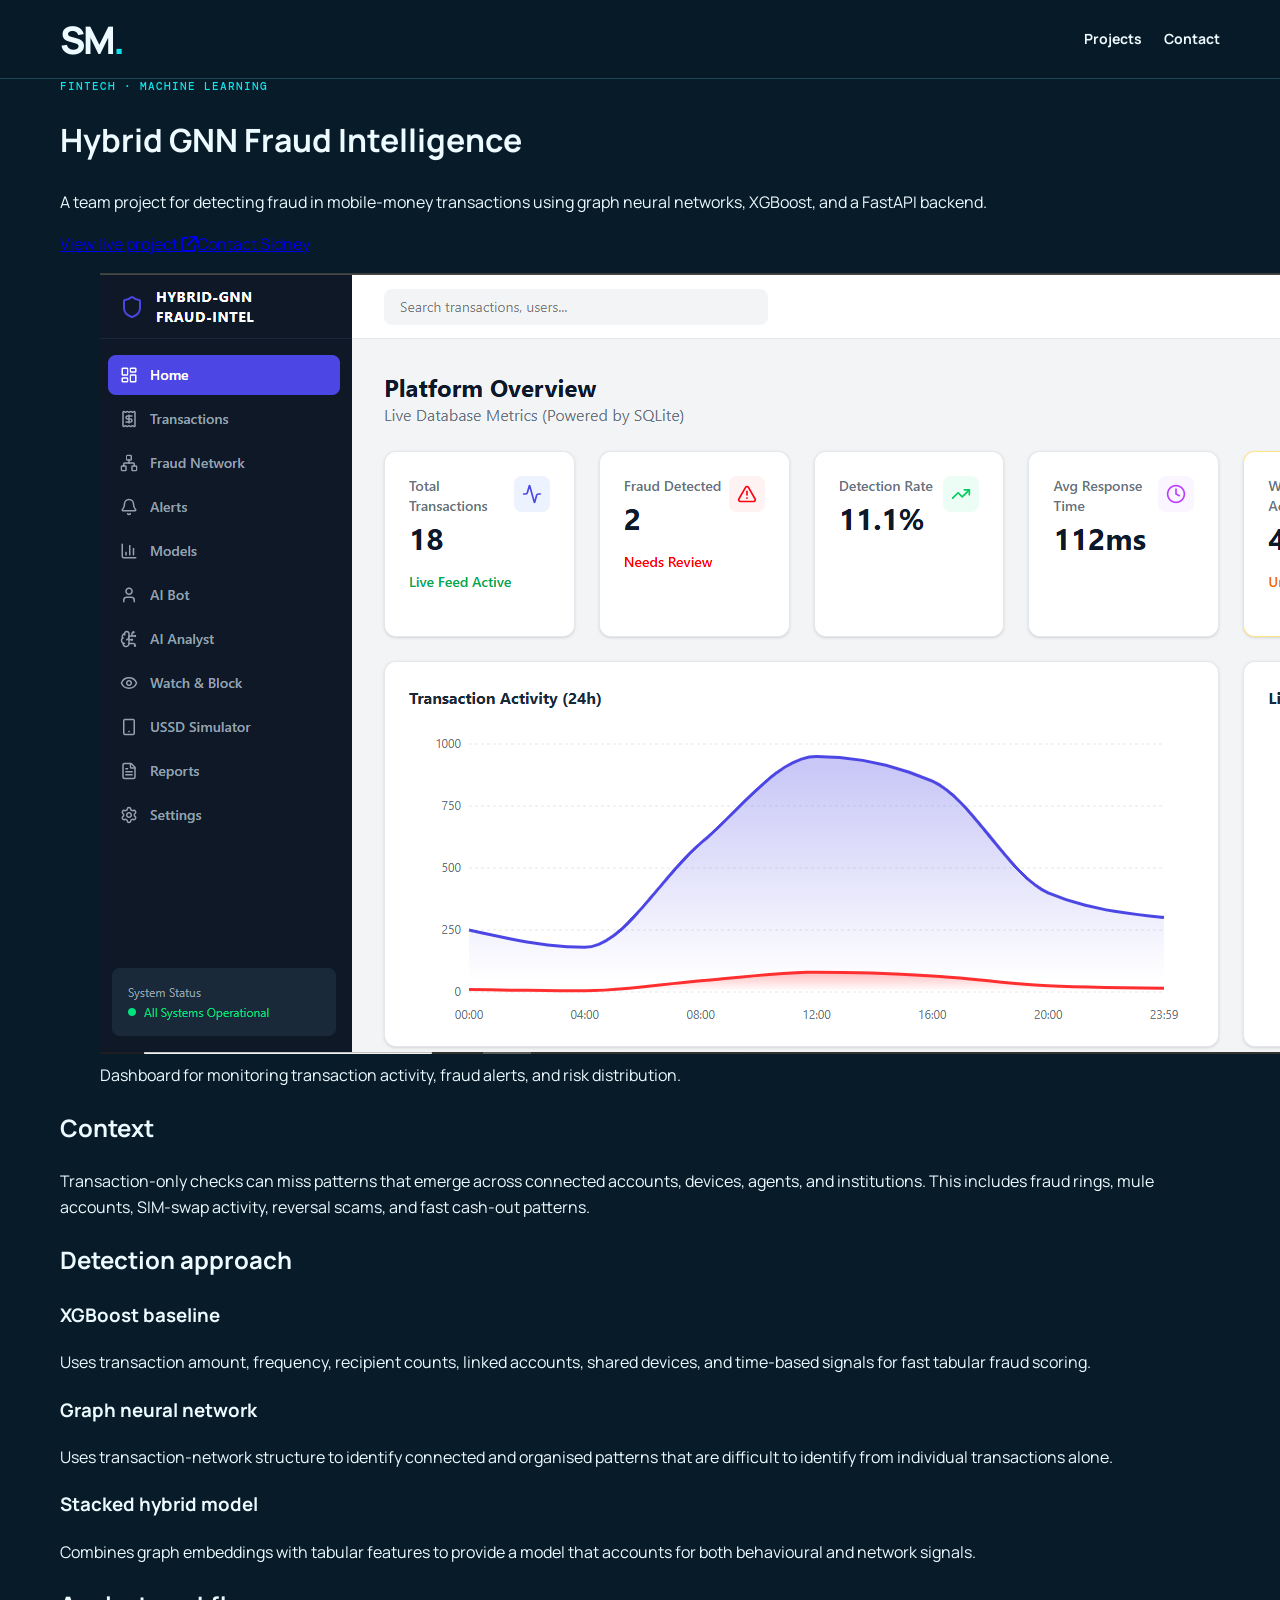
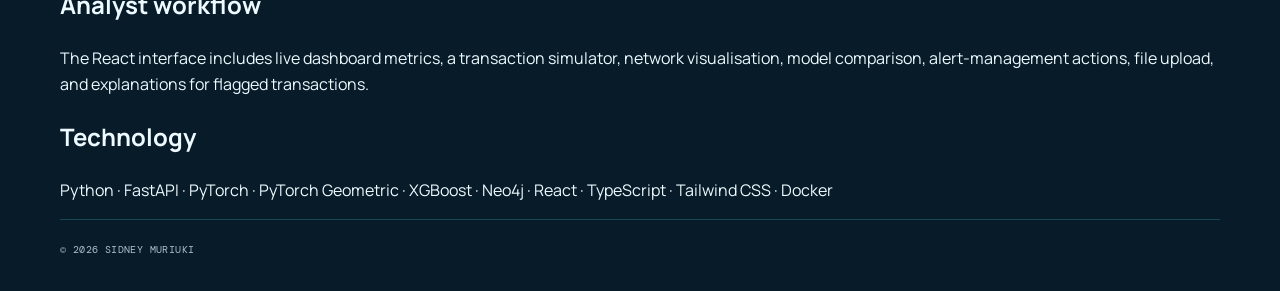
==== projects/hybrid-gnn-fraud-intelligence.html @ 9e3bfbc9 "Add new project pages for Hybrid GNN Fraud Intelligence, Learn PostgreSQL, and LifeLine+ with detail" ====
<!doctype html>
<html lang="en">
<head>
  <meta charset="utf-8"><meta name="viewport" content="width=device-width, initial-scale=1">
  <meta name="description" content="Hybrid GNN Fraud Intelligence is a team-built fraud-detection platform for mobile-money transactions.">
  <link rel="canonical" href="https://math-n-code-sid.dev/projects/hybrid-gnn-fraud-intelligence.html">
  <link rel="preconnect" href="https://fonts.googleapis.com"><link rel="preconnect" href="https://fonts.gstatic.com" crossorigin>
  <link href="https://fonts.googleapis.com/css2?family=DM+Mono:wght@400;500&family=Manrope:wght@400;500;600;700;800&display=swap" rel="stylesheet"><link rel="stylesheet" href="https://cdnjs.cloudflare.com/ajax/libs/font-awesome/6.7.2/css/all.min.css"><link rel="stylesheet" href="../styles.css">
  <title>Hybrid GNN Fraud Intelligence | Sidney Muriuki</title>
  <script type="application/ld+json">{"@context":"https://schema.org","@type":"CreativeWork","name":"Hybrid GNN Fraud Intelligence","url":"https://math-n-code-sid.dev/projects/hybrid-gnn-fraud-intelligence.html","description":"Team-built fraud-detection platform for mobile-money transactions using graph neural networks and XGBoost.","author":{"@id":"https://math-n-code-sid.dev/#sidney-muriuki"}}</script>
</head>
<body><header class="site-header"><nav class="nav container" aria-label="Primary navigation"><a class="wordmark" href="../index.html" aria-label="Sidney Muriuki, home">SM<span>.</span></a><div class="nav-links"><a href="../index.html#work">Projects</a><a href="../index.html#contact">Contact</a></div></nav></header>
<main class="case-page container"><p class="eyebrow">Fintech · Machine learning</p><h1>Hybrid GNN Fraud Intelligence</h1><p class="intro">A team project for detecting fraud in mobile-money transactions using graph neural networks, XGBoost, and a FastAPI backend.</p><div class="case-actions"><a href="https://hybrid-gnn-fraud-intel.netlify.app/" target="_blank" rel="noopener noreferrer">View live project <i class="fa-solid fa-arrow-up-right-from-square"></i></a><a href="../index.html#contact">Contact Sidney</a></div><figure class="case-visual"><img src="../assets/hybrid-gnn-fraud-intel.png" alt="Hybrid GNN Fraud Intelligence analyst dashboard"><figcaption>Dashboard for monitoring transaction activity, fraud alerts, and risk distribution.</figcaption></figure>
<section><h2>Context</h2><p>Transaction-only checks can miss patterns that emerge across connected accounts, devices, agents, and institutions. This includes fraud rings, mule accounts, SIM-swap activity, reversal scams, and fast cash-out patterns.</p></section>
<section><h2>Detection approach</h2><div class="case-grid"><div><h3>XGBoost baseline</h3><p>Uses transaction amount, frequency, recipient counts, linked accounts, shared devices, and time-based signals for fast tabular fraud scoring.</p></div><div><h3>Graph neural network</h3><p>Uses transaction-network structure to identify connected and organised patterns that are difficult to identify from individual transactions alone.</p></div><div><h3>Stacked hybrid model</h3><p>Combines graph embeddings with tabular features to provide a model that accounts for both behavioural and network signals.</p></div></div></section>
<section><h2>Analyst workflow</h2><p>The React interface includes live dashboard metrics, a transaction simulator, network visualisation, model comparison, alert-management actions, file upload, and explanations for flagged transactions.</p></section>
<section><h2>Technology</h2><p>Python · FastAPI · PyTorch · PyTorch Geometric · XGBoost · Neo4j · React · TypeScript · Tailwind CSS · Docker</p></section>
</main><footer class="footer container"><span>© <span id="current-year"></span> Sidney Muriuki</span></footer><script src="../script.js"></script></body></html>
---- styles.css ----
:root { --ink:#edfaff; --muted:#a7c1c9; --paper:#081b29; --line:#1c4658; --accent:#10e4eb; --dark:#0d2b3a; }
* { box-sizing:border-box; }
html { scroll-behavior:smooth; }
body { margin:0; background:var(--paper); color:var(--ink); font:16px/1.65 Manrope,Arial,sans-serif; }
.container { width:min(1160px,calc(100% - 48px)); margin:auto; }
.site-header { position:sticky; top:0; z-index:5; background:rgba(8,27,41,.9); backdrop-filter:blur(12px); border-bottom:1px solid var(--line); }
.nav { height:78px; display:flex; align-items:center; justify-content:space-between; gap:24px; }
.nav .wordmark { color:var(--ink); font-size:38px; font-weight:800; letter-spacing:-2.8px; line-height:1; text-decoration:none; }
.wordmark span,.eyebrow,.project-kind,.timeline-date,.number { color:var(--accent); }
.nav-links,.nav-actions { display:flex; align-items:center; gap:22px; }
.nav a { color:var(--ink); font-size:14px; font-weight:700; text-decoration:none; }
.nav-links a:hover,.social-icon:hover { color:var(--accent); }
.nav-cta { padding-bottom:2px; border-bottom:1px solid var(--accent); }
.nav-cta i { margin-left:5px; font-size:11px; }
.social-icon { display:grid; width:30px; height:30px; place-items:center; border:1px solid var(--line); font-size:15px!important; }
.social-icon:hover { border-color:var(--accent); }
.hero { display:grid; grid-template-columns:1.18fr .82fr; align-items:center; gap:85px; min-height:720px; padding:92px 0; }
.eyebrow,.project-kind,.timeline-date { margin:0; font:500 11px "DM Mono",monospace; letter-spacing:.09em; text-transform:uppercase; }
.hero h1 { max-width:760px; margin:15px 0 28px; font-size:clamp(45px,6.3vw,82px); line-height:1.01; letter-spacing:-.07em; }
.hero h1 em { color:var(--accent); font-family:Georgia,serif; font-weight:400; }
.lede { max-width:620px; color:var(--muted); font-size:18px; line-height:1.75; }
.hero-actions { display:flex; flex-wrap:wrap; gap:15px; margin-top:34px; }
.button { display:inline-flex; align-items:center; gap:10px; padding:14px 20px; font-size:14px; font-weight:700; text-decoration:none; }
.button-primary { background:var(--accent); color:#06202e; }.button-primary:hover,.contact-form button:hover { background:#72f4f5; }
.button-quiet { border:1px solid var(--line); color:var(--ink); }.button-quiet:hover { border-color:var(--accent); color:var(--accent); }
.hero-portrait { align-self:end; }.portrait-frame { width:min(100%,360px); aspect-ratio:2/3; margin-left:auto; overflow:hidden; border:1px solid var(--accent); border-radius:50%; background:#123c4d; }
.portrait-frame img { display:block; width:100%; height:100%; object-fit:cover; object-position:center; }
.portrait-note { margin:13px 0 0; font:11px "DM Mono",monospace; }.portrait-note span { display:inline-block; width:8px; height:8px; margin-right:7px; border-radius:50%; background:var(--accent); }
.section { padding:120px 0; border-top:1px solid var(--line); }.section-heading { margin-bottom:48px; }
.section-heading h2,.contact h2 { margin:9px 0 0; font-size:clamp(31px,4vw,51px); line-height:1.1; letter-spacing:-.055em; }
.split { display:flex; align-items:end; justify-content:space-between; gap:30px; }.split>p { max-width:350px; margin:0; color:var(--muted); }
.capability-grid,.tool-groups { display:grid; grid-template-columns:repeat(3,1fr); }.capability-grid { border-top:1px solid var(--accent); }
.capability-grid article { min-height:315px; padding:24px 30px 25px 0; border-bottom:1px solid var(--line); }.capability-grid article+article { padding-left:30px; border-left:1px solid var(--line); }
.capability-grid h3,.project-copy h3,.timeline h3,.tool-groups h3 { margin:55px 0 13px; font-size:23px; line-height:1.15; letter-spacing:-.045em; }
.capability-grid p,.timeline article div p,.tool-groups p { margin:0; color:var(--muted); }.capability-grid .stack { margin-top:24px; color:var(--ink); font:11px "DM Mono",monospace; }
.project-list { display:grid; grid-template-columns:repeat(2,1fr); gap:60px 28px; }.project-card.featured { display:grid; grid-column:span 2; grid-template-columns:1.2fr .8fr; align-items:center; gap:48px; }
.project-image { position:relative; display:block; aspect-ratio:1.35; overflow:hidden; border:1px solid var(--line); background:#123c4d; }.project-image img { width:100%; height:100%; object-fit:cover; transition:transform .4s ease; }.project-image:hover img { transform:scale(1.03); }
.project-image span { position:absolute; right:14px; bottom:14px; padding:8px 10px; background:var(--accent); color:#06202e; font:11px "DM Mono",monospace; opacity:0; transition:opacity .2s; }.project-image:hover span { opacity:1; }
.project-copy h3 { margin:11px 0 18px; font-size:30px; }.project-case { display:grid; gap:13px; }.project-case p { margin:0; color:var(--muted); }.project-case strong { display:block; margin-bottom:3px; color:var(--accent); font:10px "DM Mono",monospace; letter-spacing:.08em; text-transform:uppercase; }.tags { display:flex; flex-wrap:wrap; gap:7px; margin:20px 0 0; padding:0; list-style:none; }.tags li { padding:5px 8px; border:1px solid var(--line); font:10px "DM Mono",monospace; }
.timeline { border-top:1px solid var(--accent); }.timeline article { display:grid; grid-template-columns:180px 1fr; gap:25px; padding:31px 0; border-bottom:1px solid var(--line); }.timeline-date { margin:3px 0; }.timeline h3 { margin:0 0 11px; font-size:21px; }.timeline h3 span { color:var(--muted); font-weight:500; }.timeline article div p { max-width:620px; }
.community-callout { max-width:670px; margin-top:55px; padding:40px; border:1px solid var(--line); background:var(--dark); }.community-callout h3 { margin:12px 0; font-size:29px; line-height:1.2; letter-spacing:-.045em; }.community-callout>h3+p { margin:0; color:var(--muted); }
.community-highlights { display:grid; gap:18px; margin-top:30px; }.community-highlights article { padding-top:18px; border-top:1px solid var(--line); }.community-highlights h4 { margin:6px 0 8px; font-size:18px; letter-spacing:-.03em; }.community-highlights p { margin:0; color:var(--muted); font-size:14px; }.community-highlights .highlight-type { color:var(--accent); font:10px "DM Mono",monospace; letter-spacing:.08em; text-transform:uppercase; }.community-highlights a { display:inline-block; margin-top:12px; color:var(--ink); font:11px "DM Mono",monospace; text-decoration:none; }.community-highlights a:hover { color:var(--accent); }
.tool-groups { gap:28px; }.tool-groups>div { padding:24px 0; border-top:1px solid var(--accent); }.tool-groups h3 { margin:0 0 16px; font-size:19px; }.tool-pills { display:flex; flex-wrap:wrap; gap:8px; margin:0; padding:0; list-style:none; }.tool-pills li { padding:7px 10px; border:1px solid var(--line); background:var(--dark); color:var(--ink); font:11px "DM Mono",monospace; transition:border-color .2s,color .2s; }.tool-pills li:hover { border-color:var(--accent); color:var(--accent); }
.contact { padding:120px 0 90px; border-top:1px solid var(--line); }.contact>p:not(.eyebrow) { max-width:580px; margin:20px 0; color:var(--muted); font-size:18px; }
.contact-grid { max-width:700px; margin-top:28px; }.contact-form { display:grid; gap:17px; padding:29px; border:1px solid var(--line); background:var(--dark); }.contact-form label { display:grid; gap:7px; color:var(--muted); font:10px "DM Mono",monospace; letter-spacing:.07em; text-transform:uppercase; }.contact-form input,.contact-form select,.contact-form textarea { width:100%; padding:12px; border:1px solid var(--line); border-radius:0; outline:0; background:var(--paper); color:var(--ink); font:500 14px Manrope,sans-serif; }.contact-form textarea { resize:vertical; }.contact-form input:focus,.contact-form select:focus,.contact-form textarea:focus { border-color:var(--accent); }.contact-form button { justify-self:start; padding:13px 17px; border:0; background:var(--accent); color:#06202e; font:700 13px Manrope,sans-serif; cursor:pointer; }
.footer { display:flex; justify-content:space-between; padding:23px 0 35px; border-top:1px solid var(--line); color:var(--muted); font:10px "DM Mono",monospace; letter-spacing:.04em; text-transform:uppercase; }
@media (max-width:760px) { .container { width:min(100% - 32px,1160px); }.nav { height:64px; }.nav-links,.nav-cta { display:none; }.nav-actions { gap:7px; }.social-icon { width:27px; height:27px; font-size:12px!important; }.hero { min-height:auto; grid-template-columns:1fr; gap:48px; padding:58px 0 72px; }.hero h1 { font-size:52px; }.lede { font-size:16px; }.hero-portrait { width:min(100%,360px); }.portrait-frame { width:100%; margin-left:0; }.section { padding:80px 0; }.split { display:block; }.split>p { margin-top:18px; }.capability-grid,.tool-groups,.project-list { grid-template-columns:1fr; }.capability-grid article,.capability-grid article+article { min-height:auto; padding:26px 0; border-left:0; }.capability-grid h3 { margin-top:34px; }.project-list { gap:46px; }.project-card.featured { grid-column:auto; grid-template-columns:1fr; gap:24px; }.project-copy h3 { font-size:26px; }.timeline article { grid-template-columns:1fr; gap:7px; }.community-callout { padding:28px; }.contact { padding:80px 0 65px; }.contact-form { padding:22px; }.footer { flex-direction:column; gap:10px; }.project-image span { opacity:1; } }
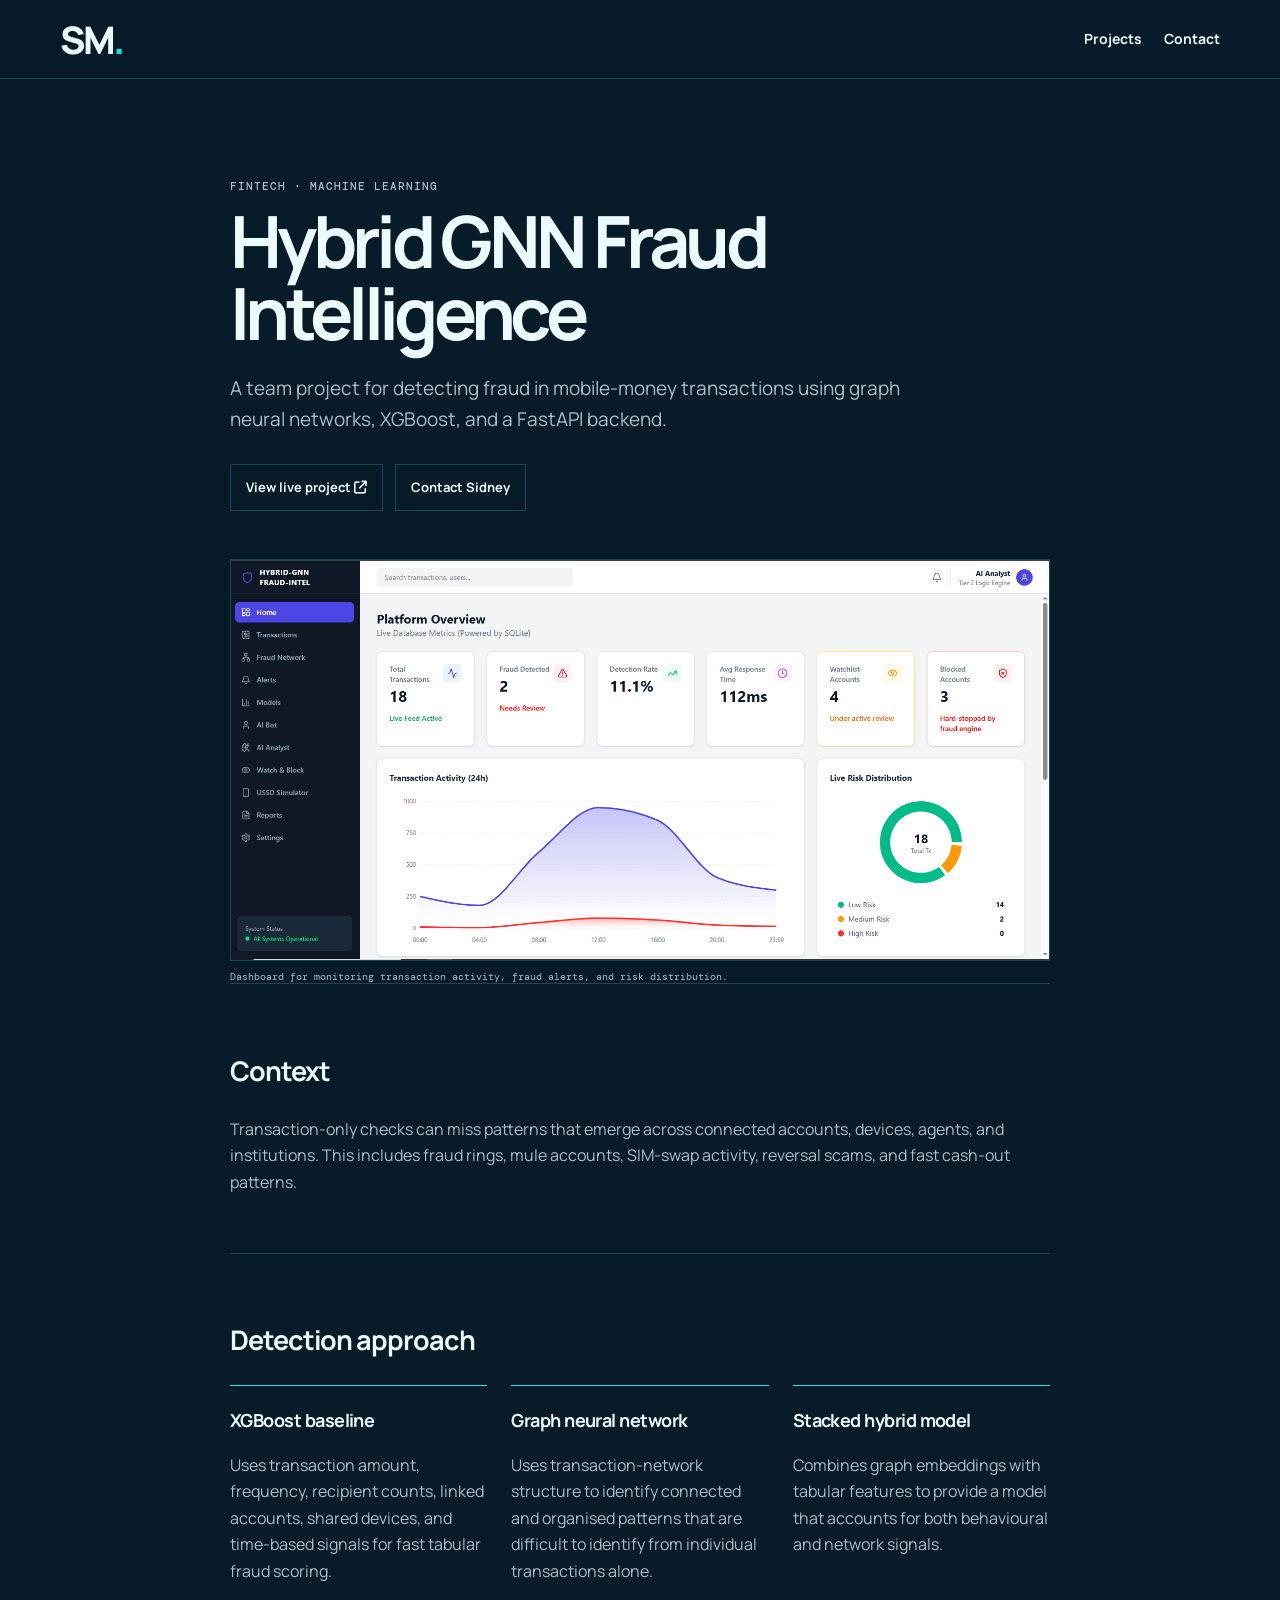
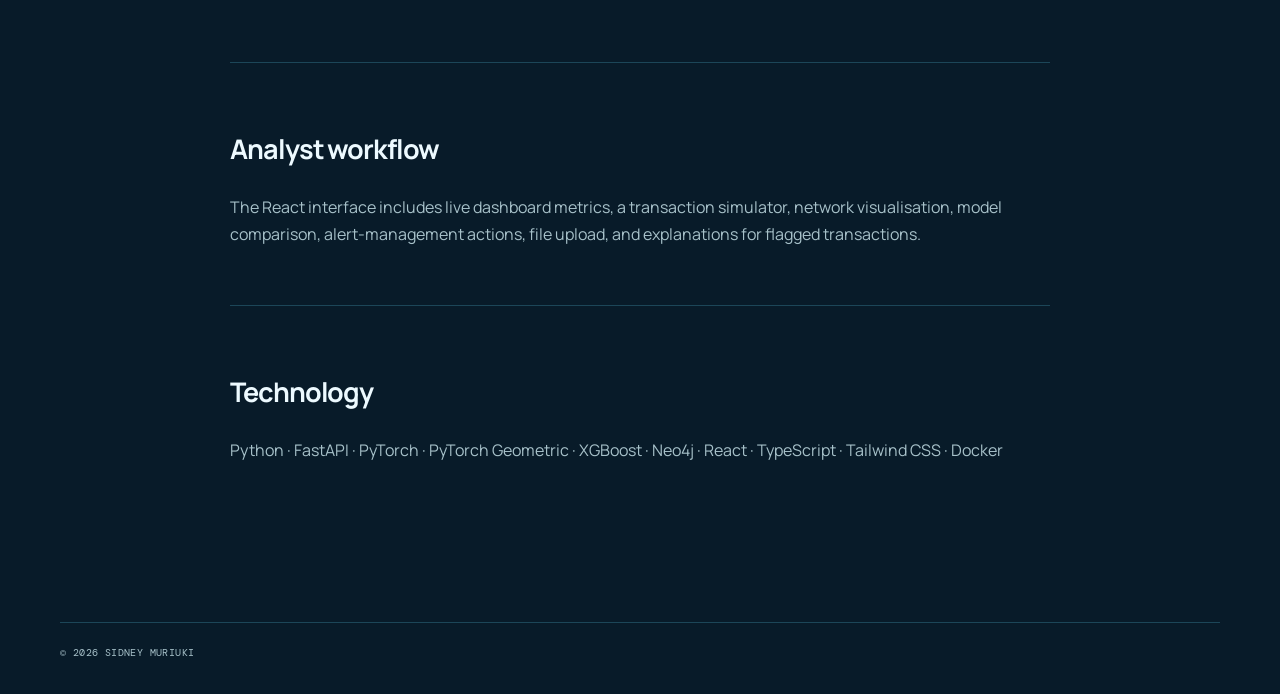
==== commit 49edd619: "added Web Analytcis" ====
--- a/projects/hybrid-gnn-fraud-intelligence.html
+++ b/projects/hybrid-gnn-fraud-intelligence.html
@@ -15,4 +15,4 @@
 <section><h2>Detection approach</h2><div class="case-grid"><div><h3>XGBoost baseline</h3><p>Uses transaction amount, frequency, recipient counts, linked accounts, shared devices, and time-based signals for fast tabular fraud scoring.</p></div><div><h3>Graph neural network</h3><p>Uses transaction-network structure to identify connected and organised patterns that are difficult to identify from individual transactions alone.</p></div><div><h3>Stacked hybrid model</h3><p>Combines graph embeddings with tabular features to provide a model that accounts for both behavioural and network signals.</p></div></div></section>
 <section><h2>Analyst workflow</h2><p>The React interface includes live dashboard metrics, a transaction simulator, network visualisation, model comparison, alert-management actions, file upload, and explanations for flagged transactions.</p></section>
 <section><h2>Technology</h2><p>Python · FastAPI · PyTorch · PyTorch Geometric · XGBoost · Neo4j · React · TypeScript · Tailwind CSS · Docker</p></section>
-</main><footer class="footer container"><span>© <span id="current-year"></span> Sidney Muriuki</span></footer><script src="../script.js"></script></body></html>
+</main><footer class="footer container"><span>© <span id="current-year"></span> Sidney Muriuki</span></footer><script src="../script.js"></script><script>window.va = window.va || function () { (window.vaq = window.vaq || []).push(arguments); };</script><script defer src="/_vercel/insights/script.js"></script></body></html>
--- a/styles.css
+++ b/styles.css
@@ -36,7 +36,8 @@
 .project-list { display:grid; grid-template-columns:repeat(2,1fr); gap:60px 28px; }.project-card.featured { display:grid; grid-column:span 2; grid-template-columns:1.2fr .8fr; align-items:center; gap:48px; }
 .project-image { position:relative; display:block; aspect-ratio:1.35; overflow:hidden; border:1px solid var(--line); background:#123c4d; }.project-image img { width:100%; height:100%; object-fit:cover; transition:transform .4s ease; }.project-image:hover img { transform:scale(1.03); }
 .project-image span { position:absolute; right:14px; bottom:14px; padding:8px 10px; background:var(--accent); color:#06202e; font:11px "DM Mono",monospace; opacity:0; transition:opacity .2s; }.project-image:hover span { opacity:1; }
-.project-copy h3 { margin:11px 0 18px; font-size:30px; }.project-case { display:grid; gap:13px; }.project-case p { margin:0; color:var(--muted); }.project-case strong { display:block; margin-bottom:3px; color:var(--accent); font:10px "DM Mono",monospace; letter-spacing:.08em; text-transform:uppercase; }.tags { display:flex; flex-wrap:wrap; gap:7px; margin:20px 0 0; padding:0; list-style:none; }.tags li { padding:5px 8px; border:1px solid var(--line); font:10px "DM Mono",monospace; }
+.project-copy h3 { margin:11px 0 18px; font-size:30px; }.project-case { display:grid; gap:13px; }.project-case p { margin:0; color:var(--muted); }.project-case strong { display:block; margin-bottom:3px; color:var(--accent); font:10px "DM Mono",monospace; letter-spacing:.08em; text-transform:uppercase; }.case-link { display:inline-block; margin-top:18px; color:var(--ink); font:700 11px "DM Mono",monospace; letter-spacing:.05em; text-decoration:none; text-transform:uppercase; }.case-link:hover { color:var(--accent); }.tags { display:flex; flex-wrap:wrap; gap:7px; margin:20px 0 0; padding:0; list-style:none; }.tags li { padding:5px 8px; border:1px solid var(--line); font:10px "DM Mono",monospace; }
+.case-page { max-width:820px; padding:100px 0; }.case-page h1 { margin:12px 0 24px; font-size:clamp(42px,6vw,72px); line-height:1; letter-spacing:-.065em; }.case-page .intro { max-width:680px; color:var(--muted); font-size:19px; }.case-page section { padding:42px 0; border-top:1px solid var(--line); }.case-page h2 { font-size:27px; letter-spacing:-.04em; }.case-page h3 { margin:0 0 8px; font-size:18px; letter-spacing:-.03em; }.case-page p,.case-page li { color:var(--muted); }.case-page .case-actions { display:flex; flex-wrap:wrap; gap:12px; margin-top:28px; }.case-page .case-actions a { padding:12px 15px; border:1px solid var(--line); color:var(--ink); font-size:13px; font-weight:700; text-decoration:none; }.case-page .case-actions a:hover { border-color:var(--accent); color:var(--accent); }.case-visual { margin:48px 0 0; }.case-visual img { display:block; width:100%; border:1px solid var(--line); }.case-visual figcaption { margin-top:9px; color:var(--muted); font:10px "DM Mono",monospace; }.case-grid { display:grid; grid-template-columns:repeat(3,1fr); gap:24px; }.case-grid>div { padding:20px 0; border-top:1px solid var(--accent); }
 .timeline { border-top:1px solid var(--accent); }.timeline article { display:grid; grid-template-columns:180px 1fr; gap:25px; padding:31px 0; border-bottom:1px solid var(--line); }.timeline-date { margin:3px 0; }.timeline h3 { margin:0 0 11px; font-size:21px; }.timeline h3 span { color:var(--muted); font-weight:500; }.timeline article div p { max-width:620px; }
 .community-callout { max-width:670px; margin-top:55px; padding:40px; border:1px solid var(--line); background:var(--dark); }.community-callout h3 { margin:12px 0; font-size:29px; line-height:1.2; letter-spacing:-.045em; }.community-callout>h3+p { margin:0; color:var(--muted); }
 .community-highlights { display:grid; gap:18px; margin-top:30px; }.community-highlights article { padding-top:18px; border-top:1px solid var(--line); }.community-highlights h4 { margin:6px 0 8px; font-size:18px; letter-spacing:-.03em; }.community-highlights p { margin:0; color:var(--muted); font-size:14px; }.community-highlights .highlight-type { color:var(--accent); font:10px "DM Mono",monospace; letter-spacing:.08em; text-transform:uppercase; }.community-highlights a { display:inline-block; margin-top:12px; color:var(--ink); font:11px "DM Mono",monospace; text-decoration:none; }.community-highlights a:hover { color:var(--accent); }
@@ -44,4 +45,4 @@
 .contact { padding:120px 0 90px; border-top:1px solid var(--line); }.contact>p:not(.eyebrow) { max-width:580px; margin:20px 0; color:var(--muted); font-size:18px; }
 .contact-grid { max-width:700px; margin-top:28px; }.contact-form { display:grid; gap:17px; padding:29px; border:1px solid var(--line); background:var(--dark); }.contact-form label { display:grid; gap:7px; color:var(--muted); font:10px "DM Mono",monospace; letter-spacing:.07em; text-transform:uppercase; }.contact-form input,.contact-form select,.contact-form textarea { width:100%; padding:12px; border:1px solid var(--line); border-radius:0; outline:0; background:var(--paper); color:var(--ink); font:500 14px Manrope,sans-serif; }.contact-form textarea { resize:vertical; }.contact-form input:focus,.contact-form select:focus,.contact-form textarea:focus { border-color:var(--accent); }.contact-form button { justify-self:start; padding:13px 17px; border:0; background:var(--accent); color:#06202e; font:700 13px Manrope,sans-serif; cursor:pointer; }
 .footer { display:flex; justify-content:space-between; padding:23px 0 35px; border-top:1px solid var(--line); color:var(--muted); font:10px "DM Mono",monospace; letter-spacing:.04em; text-transform:uppercase; }
-@media (max-width:760px) { .container { width:min(100% - 32px,1160px); }.nav { height:64px; }.nav-links,.nav-cta { display:none; }.nav-actions { gap:7px; }.social-icon { width:27px; height:27px; font-size:12px!important; }.hero { min-height:auto; grid-template-columns:1fr; gap:48px; padding:58px 0 72px; }.hero h1 { font-size:52px; }.lede { font-size:16px; }.hero-portrait { width:min(100%,360px); }.portrait-frame { width:100%; margin-left:0; }.section { padding:80px 0; }.split { display:block; }.split>p { margin-top:18px; }.capability-grid,.tool-groups,.project-list { grid-template-columns:1fr; }.capability-grid article,.capability-grid article+article { min-height:auto; padding:26px 0; border-left:0; }.capability-grid h3 { margin-top:34px; }.project-list { gap:46px; }.project-card.featured { grid-column:auto; grid-template-columns:1fr; gap:24px; }.project-copy h3 { font-size:26px; }.timeline article { grid-template-columns:1fr; gap:7px; }.community-callout { padding:28px; }.contact { padding:80px 0 65px; }.contact-form { padding:22px; }.footer { flex-direction:column; gap:10px; }.project-image span { opacity:1; } }
+@media (max-width:760px) { .container { width:min(100% - 32px,1160px); }.nav { height:64px; }.nav-links,.nav-cta { display:none; }.nav-actions { gap:7px; }.social-icon { width:27px; height:27px; font-size:12px!important; }.hero { min-height:auto; grid-template-columns:1fr; gap:48px; padding:58px 0 72px; }.hero h1 { font-size:52px; }.lede { font-size:16px; }.hero-portrait { width:min(100%,360px); }.portrait-frame { width:100%; margin-left:0; }.section { padding:80px 0; }.split { display:block; }.split>p { margin-top:18px; }.capability-grid,.tool-groups,.project-list,.case-grid { grid-template-columns:1fr; }.capability-grid article,.capability-grid article+article { min-height:auto; padding:26px 0; border-left:0; }.capability-grid h3 { margin-top:34px; }.project-list { gap:46px; }.project-card.featured { grid-column:auto; grid-template-columns:1fr; gap:24px; }.project-copy h3 { font-size:26px; }.timeline article { grid-template-columns:1fr; gap:7px; }.community-callout { padding:28px; }.contact { padding:80px 0 65px; }.contact-form { padding:22px; }.footer { flex-direction:column; gap:10px; }.project-image span { opacity:1; } }
